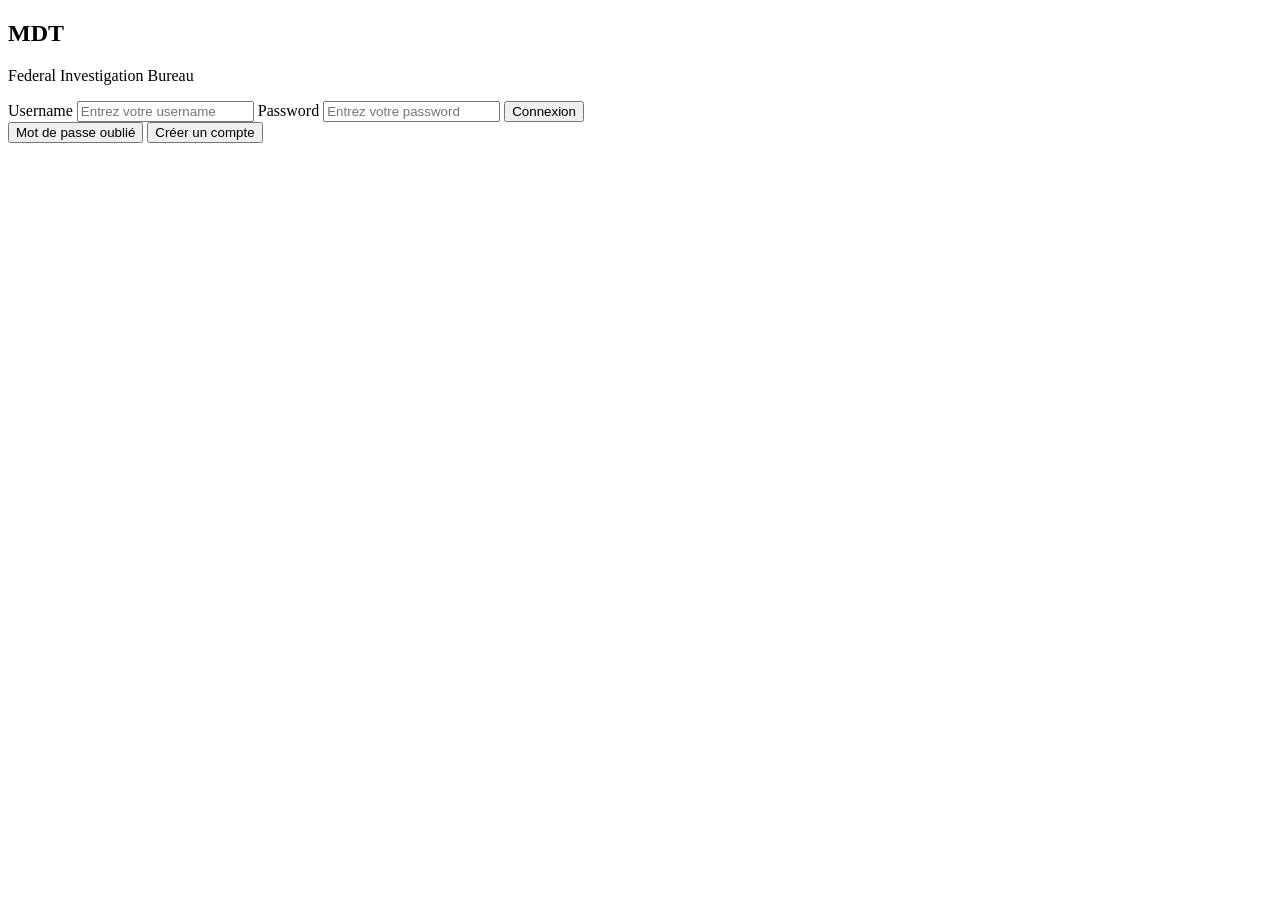
==== index.html @ ce5042d7 "1" ====
<!DOCTYPE html>
<html lang="fr">
<head>
  <meta charset="UTF-8" />
  <meta name="viewport" content="width=device-width, initial-scale=1.0" />

  <title>MDT FIB - Connexion</title>

  <link rel="stylesheet" href="style.css" />
</head>
<body>

  <main class="login-page">
    <section class="login-panel">

      <h1>MDT</h1>
      <p class="subtitle">Federal Investigation Bureau</p>

      <form class="login-form">

        <label for="username">Username</label>
        <input 
          type="text" 
          id="username" 
          name="username" 
          placeholder="Entrez votre username"
        />

        <label for="password">Password</label>
        <input 
          type="password" 
          id="password" 
          name="password" 
          placeholder="Entrez votre password"
        />

        <button type="submit" class="login-button">
          Connexion
        </button>

        <div class="secondary-actions">
          <button type="button">Mot de passe oublié</button>
          <button type="button">Créer un compte</button>
        </div>

      </form>

    </section>
  </main>

  <script src="app.js"></script>
</body>
</html>
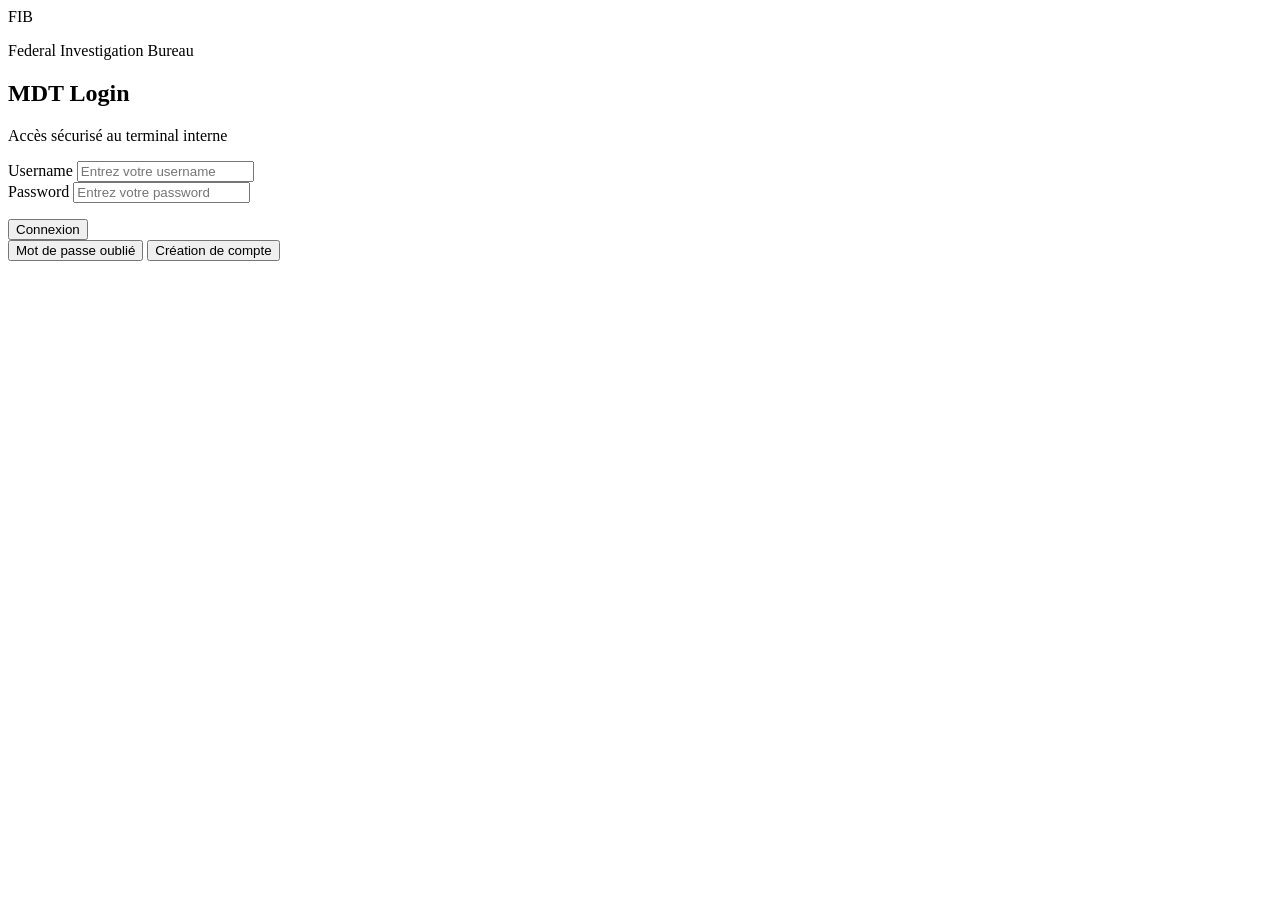
==== commit a41a127f: "Improve MDT login HTML structure" ====
--- a/index.html
+++ b/index.html
@@ -3,51 +3,42 @@
 <head>
   <meta charset="UTF-8" />
   <meta name="viewport" content="width=device-width, initial-scale=1.0" />
-
   <title>MDT FIB - Connexion</title>
-
-  <link rel="stylesheet" href="style.css" />
+  <link rel="stylesheet" href="style.css?v=1" />
 </head>
 <body>
+  <main class="login-page">
+    <section class="login-card" aria-label="Panel de connexion MDT FIB">
+      <div class="brand-block">
+        <div class="seal">FIB</div>
+        <p class="eyebrow">Federal Investigation Bureau</p>
+        <h1>MDT Login</h1>
+        <p class="subtitle">Accès sécurisé au terminal interne</p>
+      </div>
 
-  <main class="login-page">
-    <section class="login-panel">
+      <form id="loginForm" class="login-form">
+        <div class="field-group">
+          <label for="username">Username</label>
+          <input type="text" id="username" name="username" placeholder="Entrez votre username" autocomplete="username" required />
+        </div>
 
-      <h1>MDT</h1>
-      <p class="subtitle">Federal Investigation Bureau</p>
+        <div class="field-group">
+          <label for="password">Password</label>
+          <input type="password" id="password" name="password" placeholder="Entrez votre password" autocomplete="current-password" required />
+        </div>
 
-      <form class="login-form">
+        <p id="formMessage" class="form-message" aria-live="polite"></p>
 
-        <label for="username">Username</label>
-        <input 
-          type="text" 
-          id="username" 
-          name="username" 
-          placeholder="Entrez votre username"
-        />
-
-        <label for="password">Password</label>
-        <input 
-          type="password" 
-          id="password" 
-          name="password" 
-          placeholder="Entrez votre password"
-        />
-
-        <button type="submit" class="login-button">
-          Connexion
-        </button>
+        <button type="submit" class="primary-button">Connexion</button>
 
         <div class="secondary-actions">
-          <button type="button">Mot de passe oublié</button>
-          <button type="button">Créer un compte</button>
+          <button type="button" id="forgotPasswordButton">Mot de passe oublié</button>
+          <button type="button" id="createAccountButton">Création de compte</button>
         </div>
-
       </form>
-
     </section>
   </main>
 
-  <script src="app.js"></script>
+  <script src="app.js?v=1"></script>
 </body>
-</html>+</html>
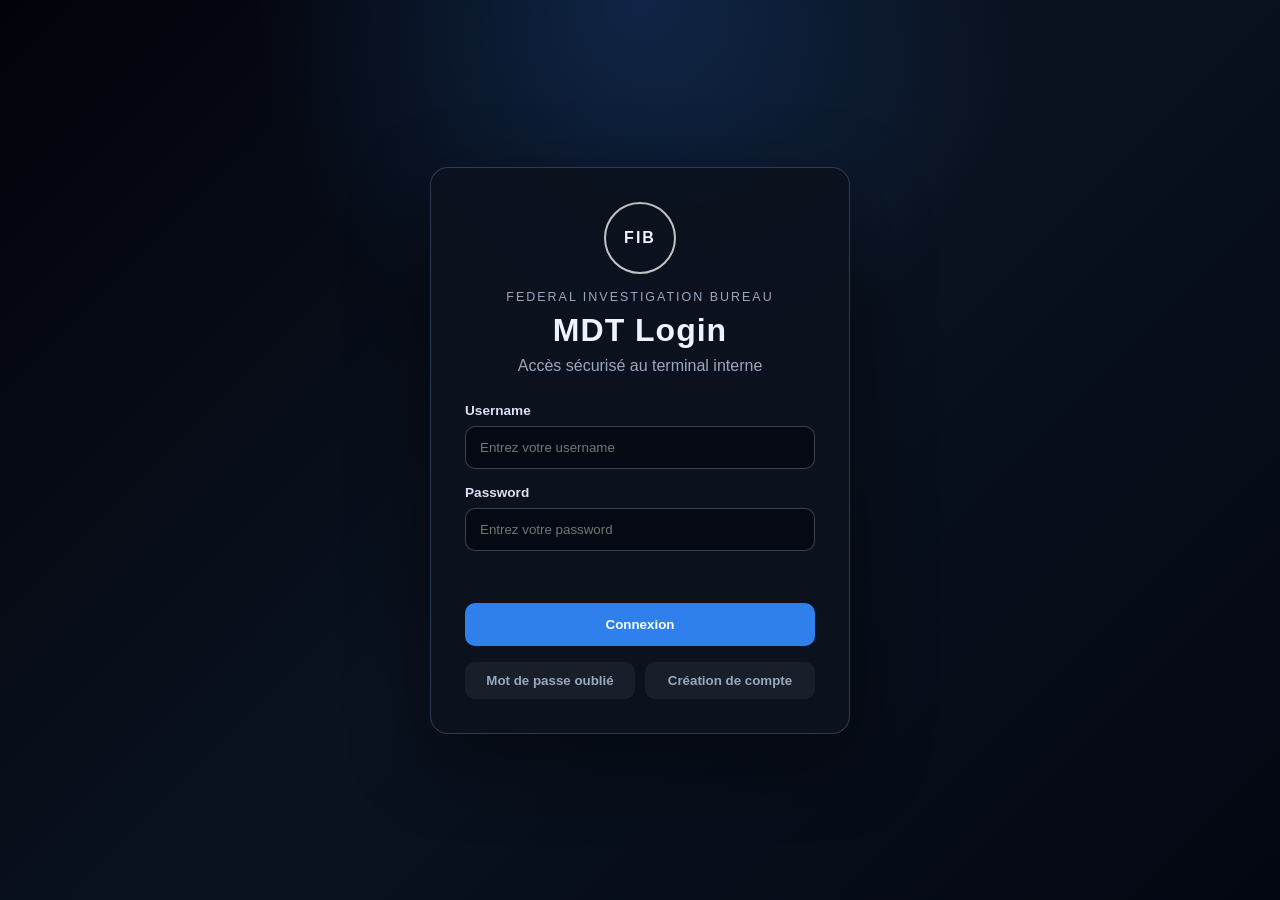
==== commit c5d9a706: "V3" ====
--- a/index.html
+++ b/index.html
@@ -4,7 +4,7 @@
   <meta charset="UTF-8" />
   <meta name="viewport" content="width=device-width, initial-scale=1.0" />
   <title>MDT FIB - Connexion</title>
-  <link rel="stylesheet" href="style.css?v=1" />
+  <link rel="stylesheet" href="./style.css?v=2" />
 </head>
 <body>
   <main class="login-page">
@@ -39,6 +39,6 @@
     </section>
   </main>
 
-  <script src="app.js?v=1"></script>
+  <script src="./app.js?v=2"></script>
 </body>
 </html>
--- a/style.css
+++ b/style.css
@@ -0,0 +1,167 @@
+:root {
+  --bg: #05070d;
+  --panel: rgba(12, 18, 30, 0.92);
+  --panel-border: rgba(113, 139, 176, 0.35);
+  --text: #eef4ff;
+  --muted: #9aa8bd;
+  --accent: #2f80ed;
+  --accent-hover: #4b97ff;
+  --danger: #ff6b6b;
+}
+
+* {
+  box-sizing: border-box;
+}
+
+body {
+  margin: 0;
+  min-height: 100vh;
+  font-family: Arial, Helvetica, sans-serif;
+  color: var(--text);
+  background:
+    radial-gradient(circle at top, rgba(47, 128, 237, 0.22), transparent 35%),
+    linear-gradient(135deg, #02030a 0%, #0a1220 50%, #030712 100%);
+}
+
+.login-page {
+  min-height: 100vh;
+  display: flex;
+  align-items: center;
+  justify-content: center;
+  padding: 24px;
+}
+
+.login-card {
+  width: 100%;
+  max-width: 420px;
+  padding: 34px;
+  border: 1px solid var(--panel-border);
+  border-radius: 18px;
+  background: var(--panel);
+  box-shadow: 0 24px 80px rgba(0, 0, 0, 0.45);
+  backdrop-filter: blur(12px);
+}
+
+.brand-block {
+  text-align: center;
+  margin-bottom: 28px;
+}
+
+.seal {
+  width: 72px;
+  height: 72px;
+  margin: 0 auto 16px;
+  display: flex;
+  align-items: center;
+  justify-content: center;
+  border: 2px solid rgba(255, 255, 255, 0.75);
+  border-radius: 50%;
+  font-weight: 800;
+  letter-spacing: 2px;
+}
+
+.eyebrow {
+  margin: 0 0 8px;
+  font-size: 0.78rem;
+  text-transform: uppercase;
+  letter-spacing: 2px;
+  color: var(--muted);
+}
+
+h1 {
+  margin: 0;
+  font-size: 2rem;
+  letter-spacing: 1px;
+}
+
+.subtitle {
+  margin: 8px 0 0;
+  color: var(--muted);
+}
+
+.login-form {
+  display: flex;
+  flex-direction: column;
+  gap: 16px;
+}
+
+.field-group {
+  display: flex;
+  flex-direction: column;
+  gap: 8px;
+}
+
+label {
+  font-size: 0.85rem;
+  font-weight: 700;
+  color: #d8e4f5;
+}
+
+input {
+  width: 100%;
+  padding: 13px 14px;
+  border: 1px solid rgba(154, 168, 189, 0.35);
+  border-radius: 10px;
+  outline: none;
+  color: var(--text);
+  background: rgba(3, 7, 18, 0.75);
+}
+
+input:focus {
+  border-color: var(--accent);
+  box-shadow: 0 0 0 3px rgba(47, 128, 237, 0.2);
+}
+
+.form-message {
+  min-height: 20px;
+  margin: 0;
+  font-size: 0.88rem;
+  color: var(--danger);
+}
+
+.primary-button,
+.secondary-actions button {
+  cursor: pointer;
+  border: none;
+  border-radius: 10px;
+  font-weight: 700;
+}
+
+.primary-button {
+  padding: 14px 16px;
+  color: white;
+  background: var(--accent);
+  transition: background 0.2s ease, transform 0.2s ease;
+}
+
+.primary-button:hover {
+  background: var(--accent-hover);
+  transform: translateY(-1px);
+}
+
+.secondary-actions {
+  display: grid;
+  grid-template-columns: 1fr 1fr;
+  gap: 10px;
+}
+
+.secondary-actions button {
+  padding: 11px;
+  color: var(--muted);
+  background: rgba(255, 255, 255, 0.06);
+}
+
+.secondary-actions button:hover {
+  color: var(--text);
+  background: rgba(255, 255, 255, 0.1);
+}
+
+@media (max-width: 480px) {
+  .login-card {
+    padding: 24px;
+  }
+
+  .secondary-actions {
+    grid-template-columns: 1fr;
+  }
+}
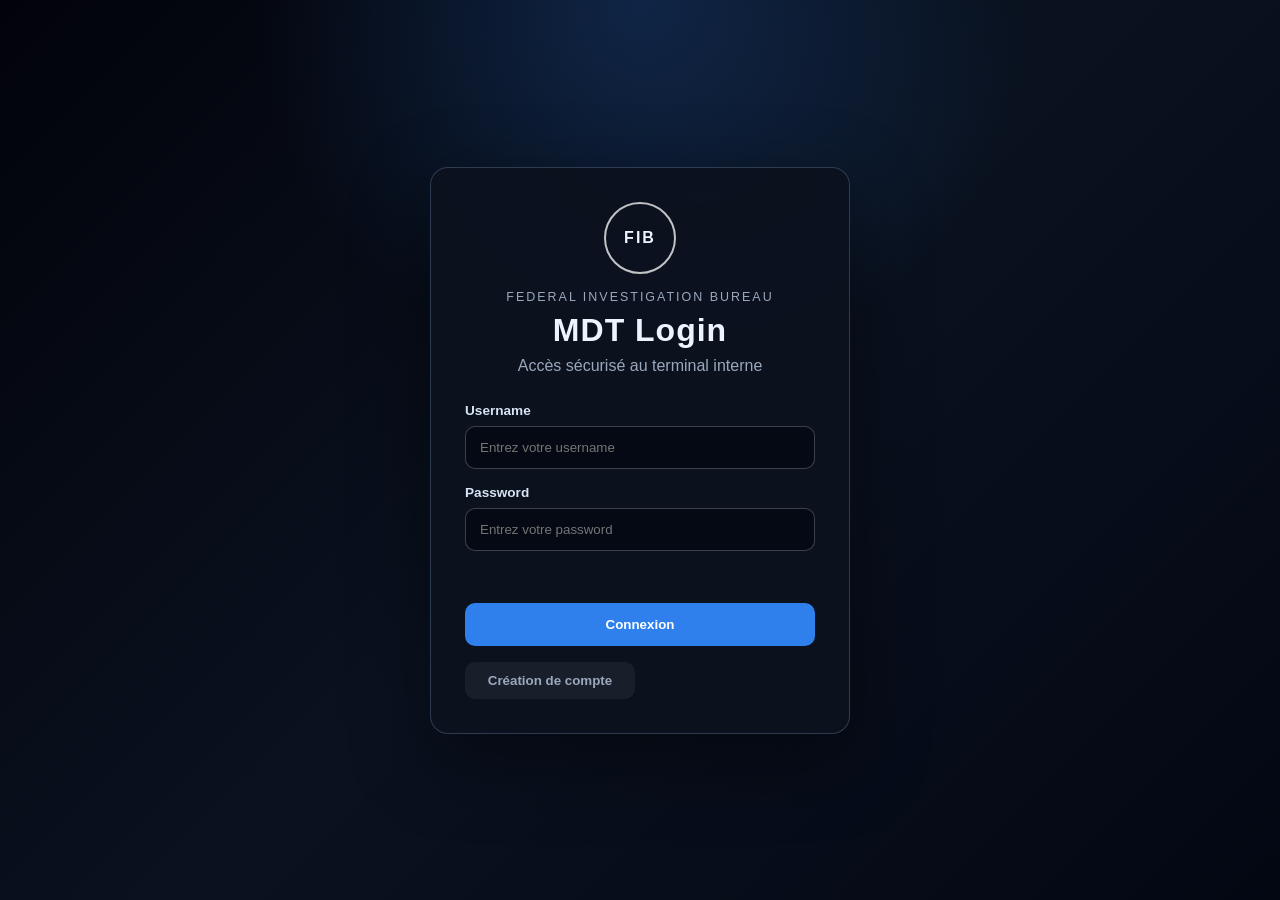
==== commit 796ca11d: "Remove public forgot password button" ====
--- a/index.html
+++ b/index.html
@@ -4,7 +4,7 @@
   <meta charset="UTF-8" />
   <meta name="viewport" content="width=device-width, initial-scale=1.0" />
   <title>MDT FIB - Connexion</title>
-  <link rel="stylesheet" href="./style.css?v=2" />
+  <link rel="stylesheet" href="./style.css?v=5" />
 </head>
 <body>
   <main class="login-page">
@@ -31,14 +31,13 @@
 
         <button type="submit" class="primary-button">Connexion</button>
 
-        <div class="secondary-actions">
-          <button type="button" id="forgotPasswordButton">Mot de passe oublié</button>
+        <div class="secondary-actions one-action">
           <button type="button" id="createAccountButton">Création de compte</button>
         </div>
       </form>
     </section>
   </main>
 
-  <script src="./app.js?v=2"></script>
+  <script src="./app.js?v=5"></script>
 </body>
 </html>
--- a/style.css
+++ b/style.css
@@ -7,6 +7,8 @@
   --accent: #2f80ed;
   --accent-hover: #4b97ff;
   --danger: #ff6b6b;
+  --success: #49d17d;
+  --info: #7fb3ff;
 }
 
 * {
@@ -119,6 +121,14 @@
   color: var(--danger);
 }
 
+.form-message[data-type="success"] {
+  color: var(--success);
+}
+
+.form-message[data-type="info"] {
+  color: var(--info);
+}
+
 .primary-button,
 .secondary-actions button {
   cursor: pointer;
@@ -128,6 +138,7 @@
 }
 
 .primary-button {
+  width: 100%;
   padding: 14px 16px;
   color: white;
   background: var(--accent);
@@ -156,6 +167,23 @@
   background: rgba(255, 255, 255, 0.1);
 }
 
+.dashboard-info {
+  margin-bottom: 22px;
+  padding: 16px;
+  border: 1px solid rgba(154, 168, 189, 0.22);
+  border-radius: 12px;
+  background: rgba(255, 255, 255, 0.04);
+}
+
+.dashboard-info p {
+  margin: 8px 0;
+  color: var(--muted);
+}
+
+.dashboard-info strong {
+  color: var(--text);
+}
+
 @media (max-width: 480px) {
   .login-card {
     padding: 24px;
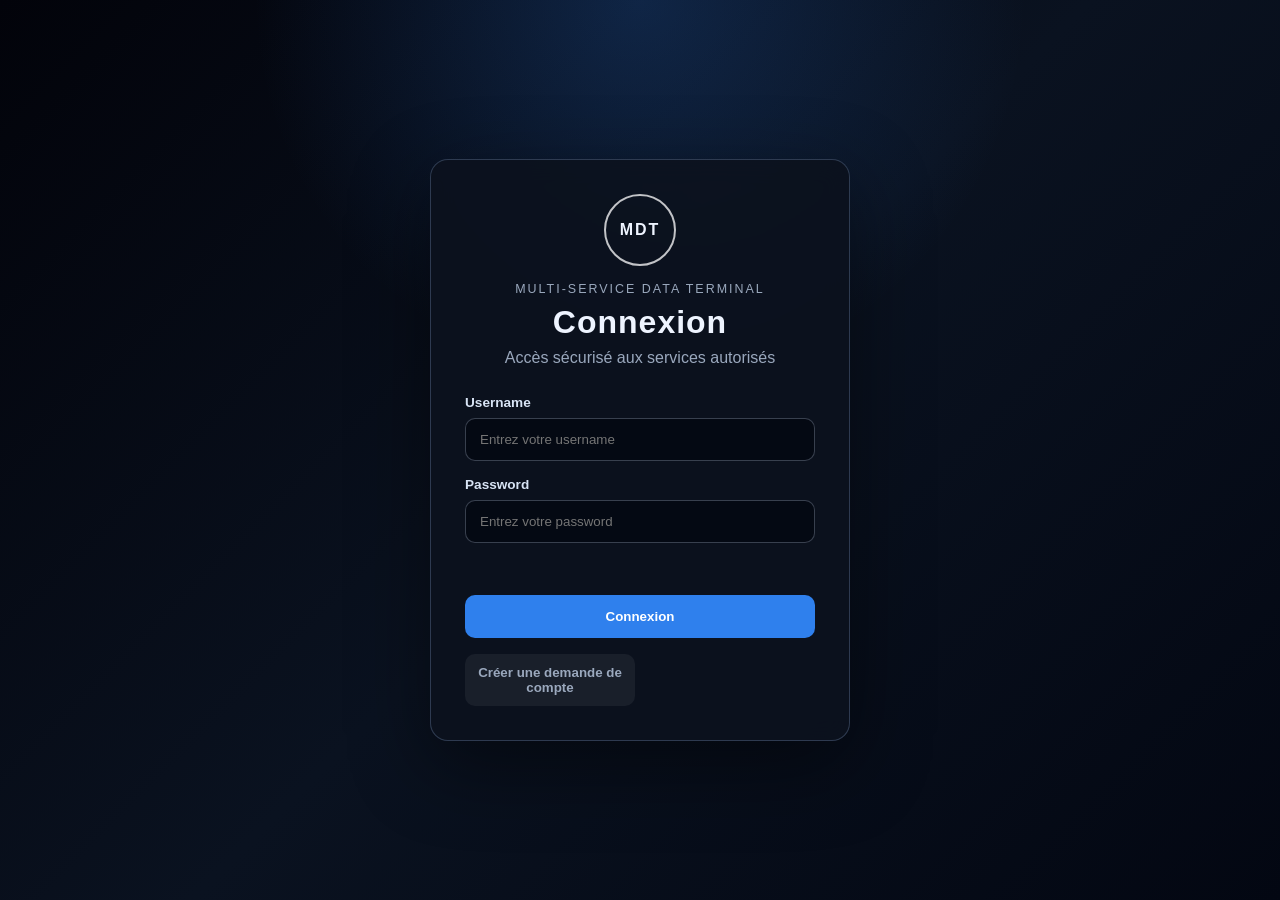
==== commit 6db3e2a6: "Make login page neutral for all services" ====
--- a/index.html
+++ b/index.html
@@ -3,17 +3,17 @@
 <head>
   <meta charset="UTF-8" />
   <meta name="viewport" content="width=device-width, initial-scale=1.0" />
-  <title>MDT FIB - Connexion</title>
-  <link rel="stylesheet" href="./style.css?v=5" />
+  <title>MDT - Connexion</title>
+  <link rel="stylesheet" href="./style.css?v=10" />
 </head>
 <body>
   <main class="login-page">
-    <section class="login-card" aria-label="Panel de connexion MDT FIB">
+    <section class="login-card" aria-label="Panel de connexion MDT">
       <div class="brand-block">
-        <div class="seal">FIB</div>
-        <p class="eyebrow">Federal Investigation Bureau</p>
-        <h1>MDT Login</h1>
-        <p class="subtitle">Accès sécurisé au terminal interne</p>
+        <div class="seal">MDT</div>
+        <p class="eyebrow">Multi-Service Data Terminal</p>
+        <h1>Connexion</h1>
+        <p class="subtitle">Accès sécurisé aux services autorisés</p>
       </div>
 
       <form id="loginForm" class="login-form">
@@ -32,7 +32,7 @@
         <button type="submit" class="primary-button">Connexion</button>
 
         <div class="secondary-actions one-action">
-          <button type="button" id="createAccountButton">Création de compte</button>
+          <button type="button" id="createAccountButton">Créer une demande de compte</button>
         </div>
       </form>
     </section>
